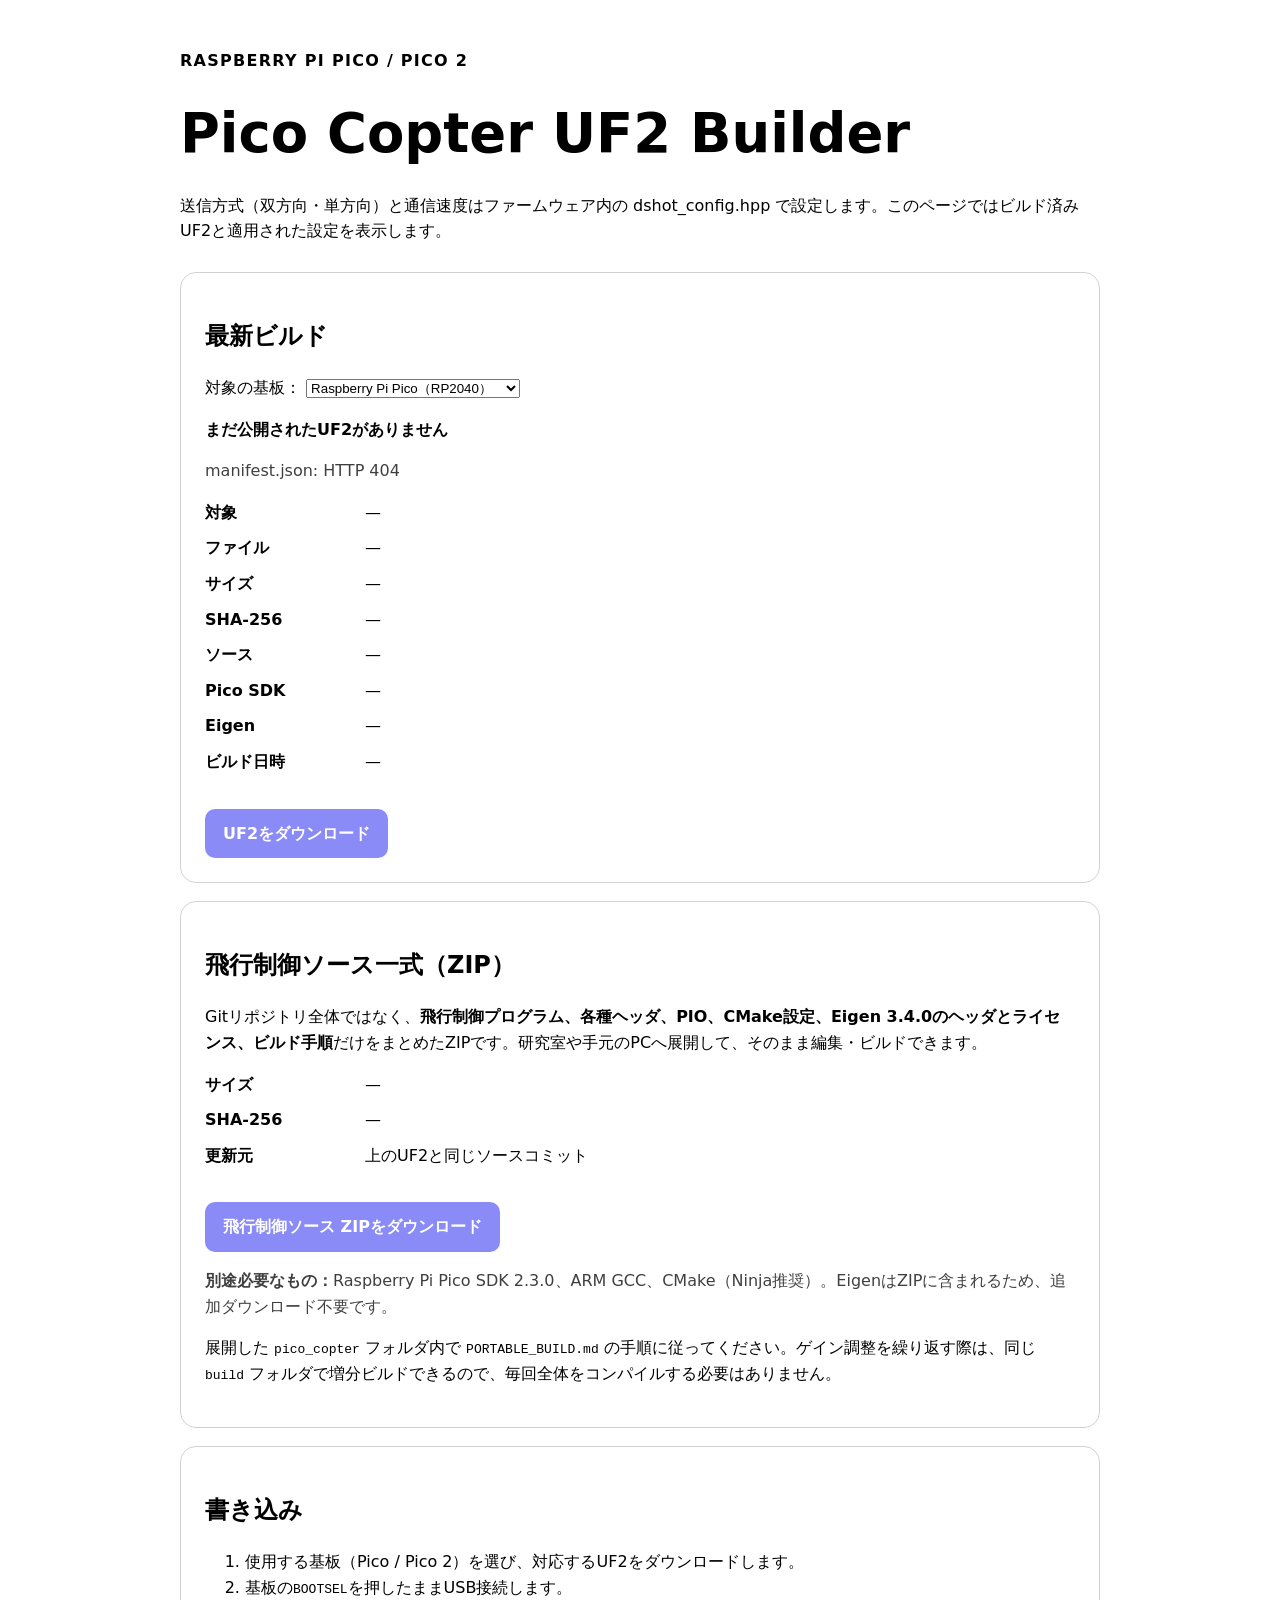
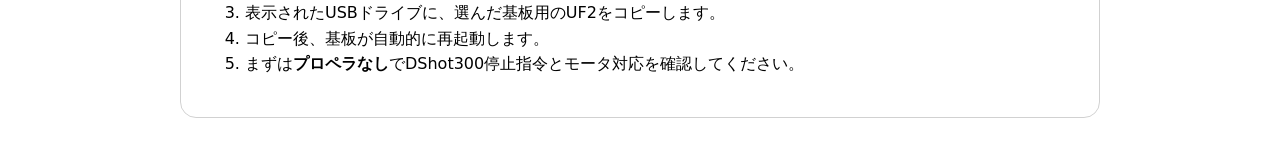
==== web/index.html @ 8fe098d0 "Copy pico-copter-fc main snapshot (e8afef26) without modifications" ====
<!doctype html>
<html lang="ja">
<head>
  <meta charset="utf-8">
  <meta name="viewport" content="width=device-width, initial-scale=1">
  <meta name="color-scheme" content="light dark">
  <title>Pico Copter UF2 Builder</title>
  <link rel="stylesheet" href="./style.css">
</head>
<body>
  <main class="container">
    <header>
      <p class="eyebrow">Raspberry Pi Pico / Pico 2</p>
      <h1>Pico Copter UF2 Builder</h1>
      <p>送信方式（双方向・単方向）と通信速度はファームウェア内の dshot_config.hpp で設定します。このページではビルド済みUF2と適用された設定を表示します。</p>
    </header>

    <section class="card">
      <h2>最新ビルド</h2>
      <p><label for="board-choice">対象の基板：</label>
        <select id="board-choice" aria-label="UF2の対象基板">
          <option value="pico" selected>Raspberry Pi Pico（RP2040）</option>
          <option value="pico2">Raspberry Pi Pico 2（RP2350）</option>
        </select></p>
      <p id="status">ビルド情報を取得しています…</p>
      <p id="description" class="muted"></p>
      <dl class="metadata">
        <div><dt>対象</dt><dd id="board">—</dd></div>
        <div><dt>ファイル</dt><dd id="filename">—</dd></div>
        <div><dt>サイズ</dt><dd id="size">—</dd></div>
        <div><dt>SHA-256</dt><dd id="sha256">—</dd></div>
        <div><dt>ソース</dt><dd id="source-commit">—</dd></div>
        <div><dt>Pico SDK</dt><dd id="sdk">—</dd></div>
        <div><dt>Eigen</dt><dd id="eigen">—</dd></div>
        <div><dt>ビルド日時</dt><dd id="built-at">—</dd></div>
      </dl>
      <a id="download" class="button disabled" aria-disabled="true">UF2をダウンロード</a>
    </section>

    <section class="card" id="source-package">
      <h2>飛行制御ソース一式（ZIP）</h2>
      <p>Gitリポジトリ全体ではなく、<strong>飛行制御プログラム、各種ヘッダ、PIO、CMake設定、Eigen 3.4.0のヘッダとライセンス、ビルド手順</strong>だけをまとめたZIPです。研究室や手元のPCへ展開して、そのまま編集・ビルドできます。</p>
      <dl class="metadata">
        <div><dt>サイズ</dt><dd id="source-size">—</dd></div>
        <div><dt>SHA-256</dt><dd id="source-sha256">—</dd></div>
        <div><dt>更新元</dt><dd>上のUF2と同じソースコミット</dd></div>
      </dl>
      <a id="source-download" class="button disabled" aria-disabled="true">飛行制御ソース ZIPをダウンロード</a>
      <p class="muted"><strong>別途必要なもの：</strong>Raspberry Pi Pico SDK 2.3.0、ARM GCC、CMake（Ninja推奨）。EigenはZIPに含まれるため、追加ダウンロード不要です。</p>
      <p>展開した <code>pico_copter</code> フォルダ内で <code>PORTABLE_BUILD.md</code> の手順に従ってください。ゲイン調整を繰り返す際は、同じ <code>build</code> フォルダで増分ビルドできるので、毎回全体をコンパイルする必要はありません。</p>
    </section>

    <section class="card">
      <h2>書き込み</h2>
      <ol>
        <li>使用する基板（Pico / Pico 2）を選び、対応するUF2をダウンロードします。</li>
        <li>基板の<code>BOOTSEL</code>を押したままUSB接続します。</li>
        <li>表示されたUSBドライブに、選んだ基板用のUF2をコピーします。</li>
        <li>コピー後、基板が自動的に再起動します。</li>
        <li>まずは<strong>プロペラなし</strong>でDShot300停止指令とモータ対応を確認してください。</li>
      </ol>
    </section>
  </main>
  <script type="module" src="./app.js"></script>
</body>
</html>
---- web/style.css ----
:root {
  font-family: system-ui, -apple-system, BlinkMacSystemFont, "Segoe UI", sans-serif;
  line-height: 1.6;
}
body { margin: 0; background: Canvas; color: CanvasText; }
.container { width: min(920px, calc(100% - 32px)); margin: 48px auto; }
header { margin-bottom: 28px; }
.eyebrow { font-weight: 700; letter-spacing: .08em; text-transform: uppercase; }
h1 { margin: 0 0 8px; font-size: clamp(2rem, 5vw, 3.4rem); }
.card { border: 1px solid color-mix(in srgb, CanvasText 18%, transparent); border-radius: 16px; padding: 24px; margin: 18px 0; }
.metadata { display: grid; gap: 10px; }
.metadata div { display: grid; grid-template-columns: 9rem 1fr; gap: 16px; }
dt { font-weight: 700; }
dd { margin: 0; overflow-wrap: anywhere; }
.button { display: inline-block; margin-top: 18px; padding: 12px 18px; border-radius: 10px; background: LinkText; color: Canvas; text-decoration: none; font-weight: 700; }
.button.disabled { opacity: .45; pointer-events: none; }
.muted { opacity: .75; }
.good { font-weight: 700; }
.error { font-weight: 700; }
code { overflow-wrap: anywhere; }
@media (max-width: 560px) { .metadata div { grid-template-columns: 1fr; gap: 0; } }
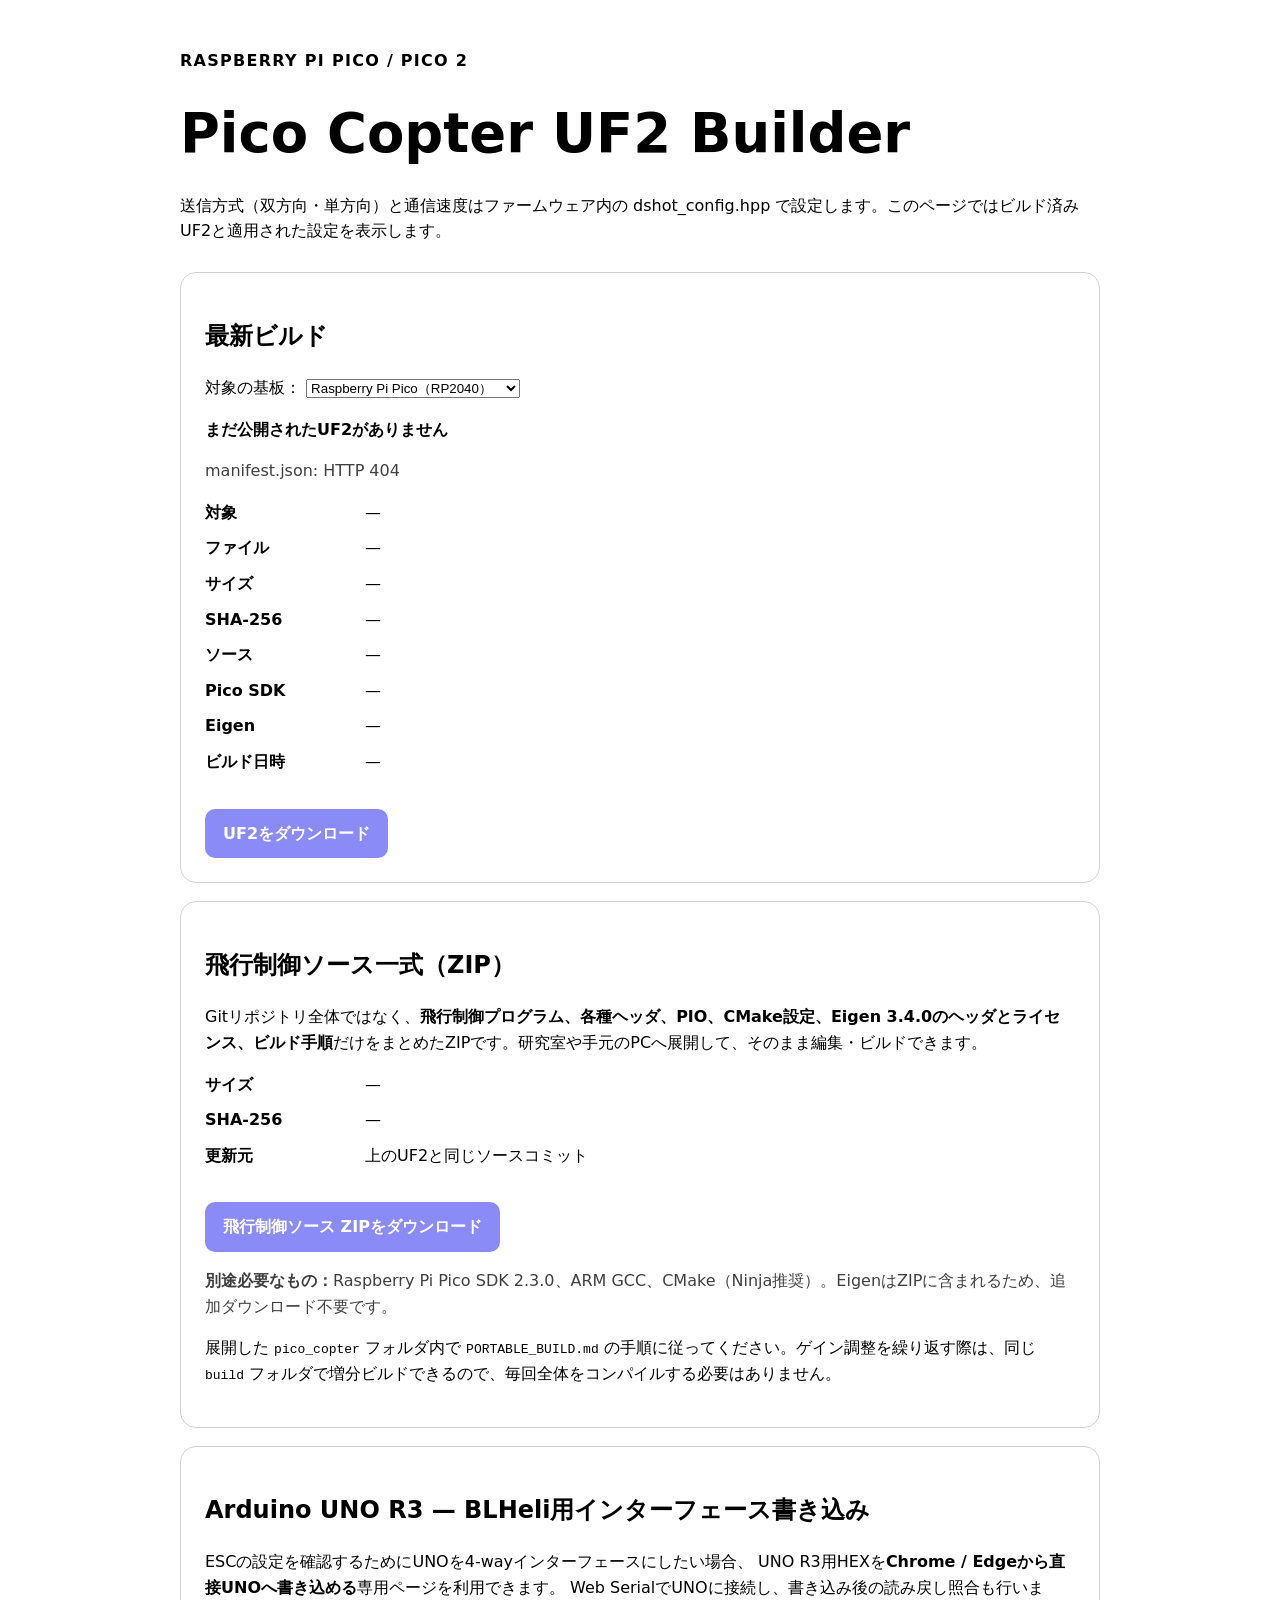
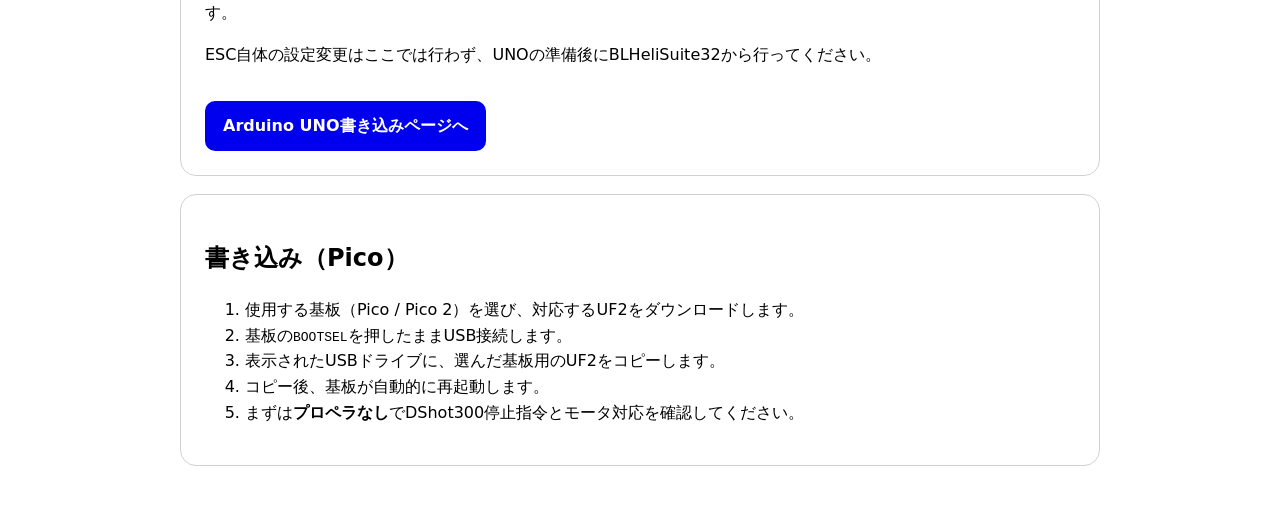
==== commit 4ffd3624: "Add browser-based Arduino UNO R3 4-way HEX writer Create a separate GitHub Pages Web Serial uploader" ====
--- a/web/index.html
+++ b/web/index.html
@@ -51,7 +51,16 @@
     </section>
 
     <section class="card">
-      <h2>書き込み</h2>
+      <h2>Arduino UNO R3 — BLHeli用インターフェース書き込み</h2>
+      <p>ESCの設定を確認するためにUNOを4-wayインターフェースにしたい場合、
+        UNO R3用HEXを<strong>Chrome / Edgeから直接UNOへ書き込める</strong>専用ページを利用できます。
+        Web SerialでUNOに接続し、書き込み後の読み戻し照合も行います。</p>
+      <p>ESC自体の設定変更はここでは行わず、UNOの準備後にBLHeliSuite32から行ってください。</p>
+      <a href="./uno-flasher.html" class="button">Arduino UNO書き込みページへ</a>
+    </section>
+
+    <section class="card">
+      <h2>書き込み（Pico）</h2>
       <ol>
         <li>使用する基板（Pico / Pico 2）を選び、対応するUF2をダウンロードします。</li>
         <li>基板の<code>BOOTSEL</code>を押したままUSB接続します。</li>
--- a/web/style.css
+++ b/web/style.css
@@ -19,3 +19,10 @@
 .error { font-weight: 700; }
 code { overflow-wrap: anywhere; }
 @media (max-width: 560px) { .metadata div { grid-template-columns: 1fr; gap: 0; } }
+
+/* Arduino UNO flashing page (no framework or external dependencies). */
+.checkline { display: flex; gap: 12px; align-items: start; margin: 18px 0; }
+input[type="file"] { display: block; margin: 10px 0; max-width: 100%; }
+button.button { border: 0; cursor: pointer; font: inherit; font-weight: 700; }
+button.button:disabled { opacity: .45; cursor: not-allowed; }
+progress { accent-color: LinkText; }
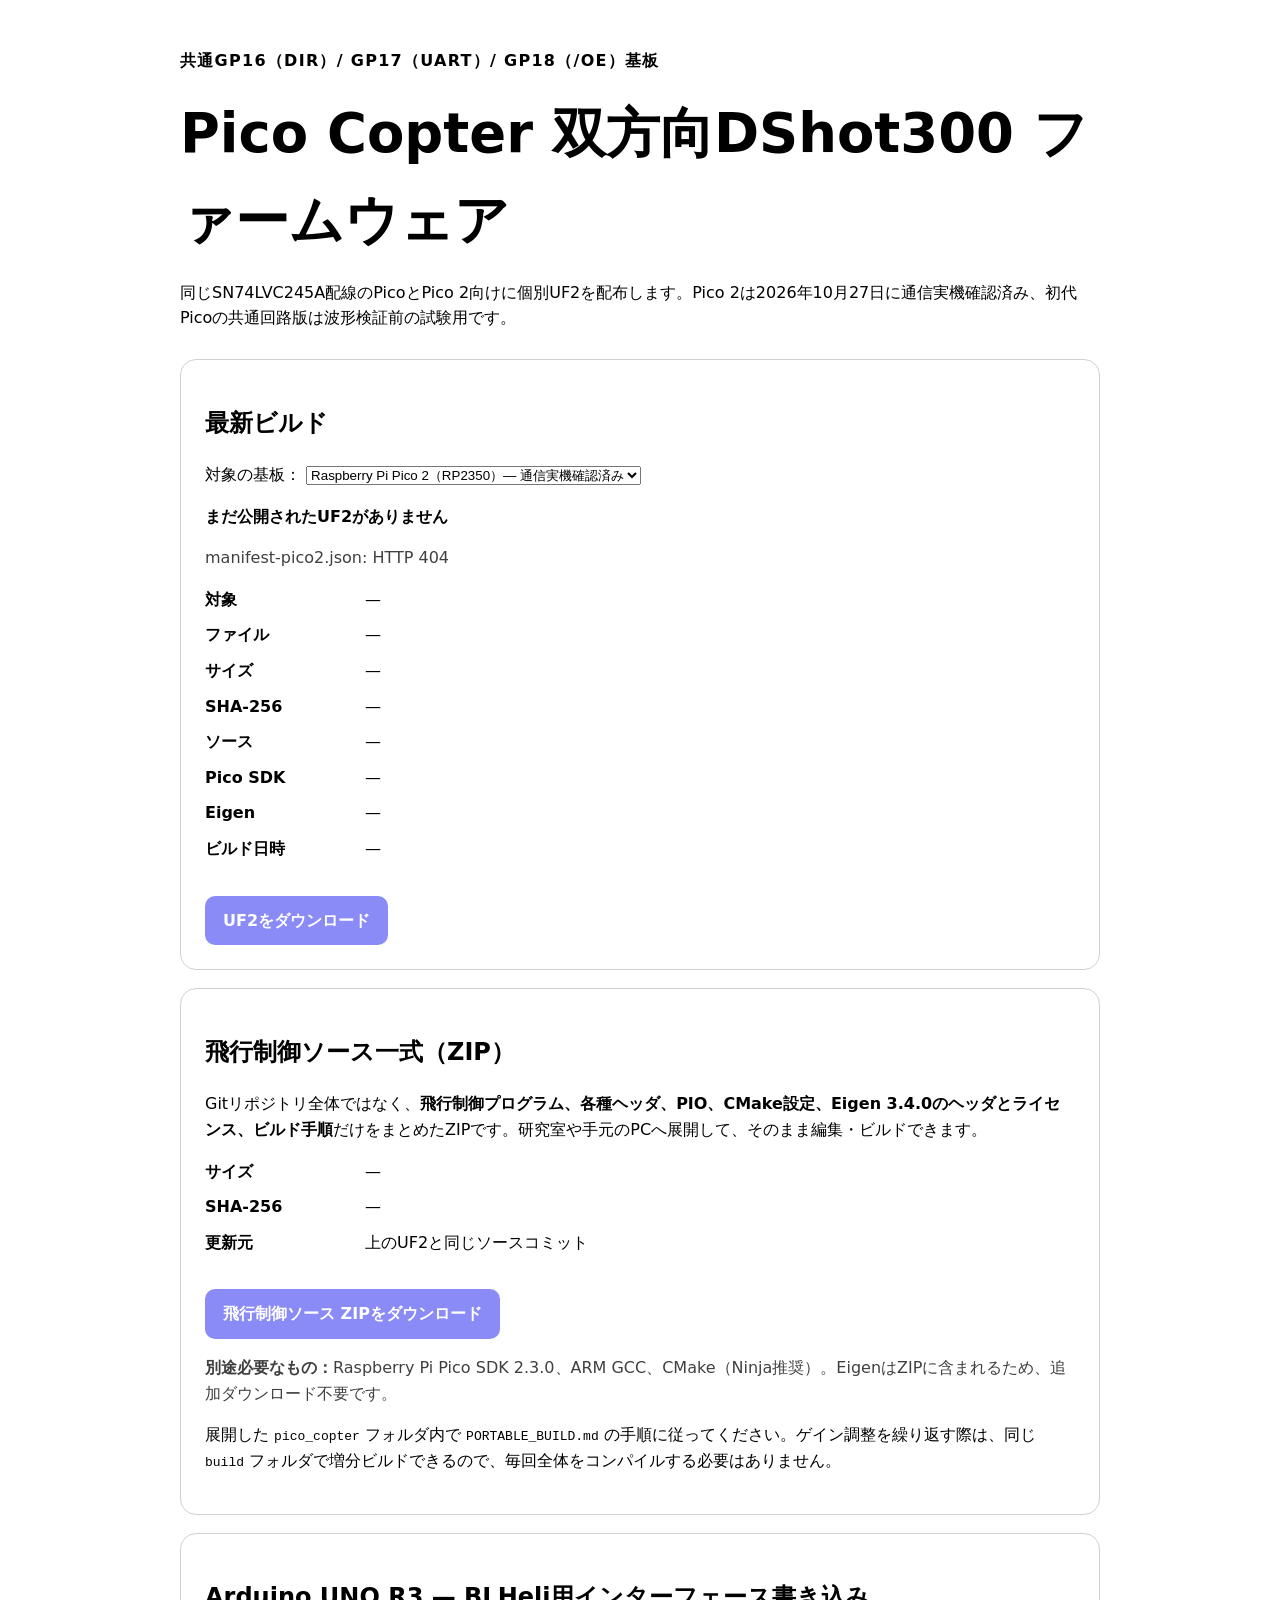
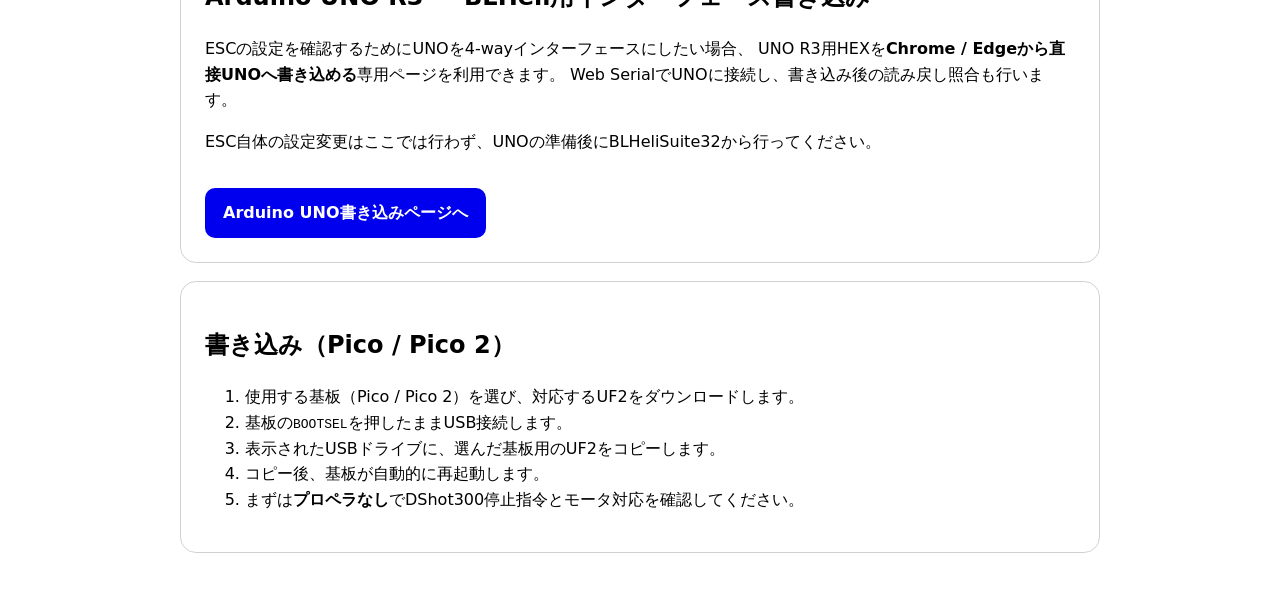
==== commit 7063d758: "Align RP2040/RP2350 shared hardware docs, site selection, and CI manifests" ====
--- a/web/index.html
+++ b/web/index.html
@@ -10,17 +10,17 @@
 <body>
   <main class="container">
     <header>
-      <p class="eyebrow">Raspberry Pi Pico / Pico 2</p>
-      <h1>Pico Copter UF2 Builder</h1>
-      <p>送信方式（双方向・単方向）と通信速度はファームウェア内の dshot_config.hpp で設定します。このページではビルド済みUF2と適用された設定を表示します。</p>
+      <p class="eyebrow">共通GP16（DIR）/ GP17（UART）/ GP18（/OE）基板</p>
+      <h1>Pico Copter 双方向DShot300 ファームウェア</h1>
+      <p>同じSN74LVC245A配線のPicoとPico 2向けに個別UF2を配布します。Pico 2は2026年10月27日に通信実機確認済み、初代Picoの共通回路版は波形検証前の試験用です。</p>
     </header>
 
     <section class="card">
       <h2>最新ビルド</h2>
       <p><label for="board-choice">対象の基板：</label>
         <select id="board-choice" aria-label="UF2の対象基板">
-          <option value="pico" selected>Raspberry Pi Pico（RP2040）</option>
-          <option value="pico2">Raspberry Pi Pico 2（RP2350）</option>
+          <option value="pico">Raspberry Pi Pico（RP2040）— 同回路版は未検証</option>
+          <option value="pico2" selected>Raspberry Pi Pico 2（RP2350）— 通信実機確認済み</option>
         </select></p>
       <p id="status">ビルド情報を取得しています…</p>
       <p id="description" class="muted"></p>
@@ -60,7 +60,7 @@
     </section>
 
     <section class="card">
-      <h2>書き込み（Pico）</h2>
+      <h2>書き込み（Pico / Pico 2）</h2>
       <ol>
         <li>使用する基板（Pico / Pico 2）を選び、対応するUF2をダウンロードします。</li>
         <li>基板の<code>BOOTSEL</code>を押したままUSB接続します。</li>
